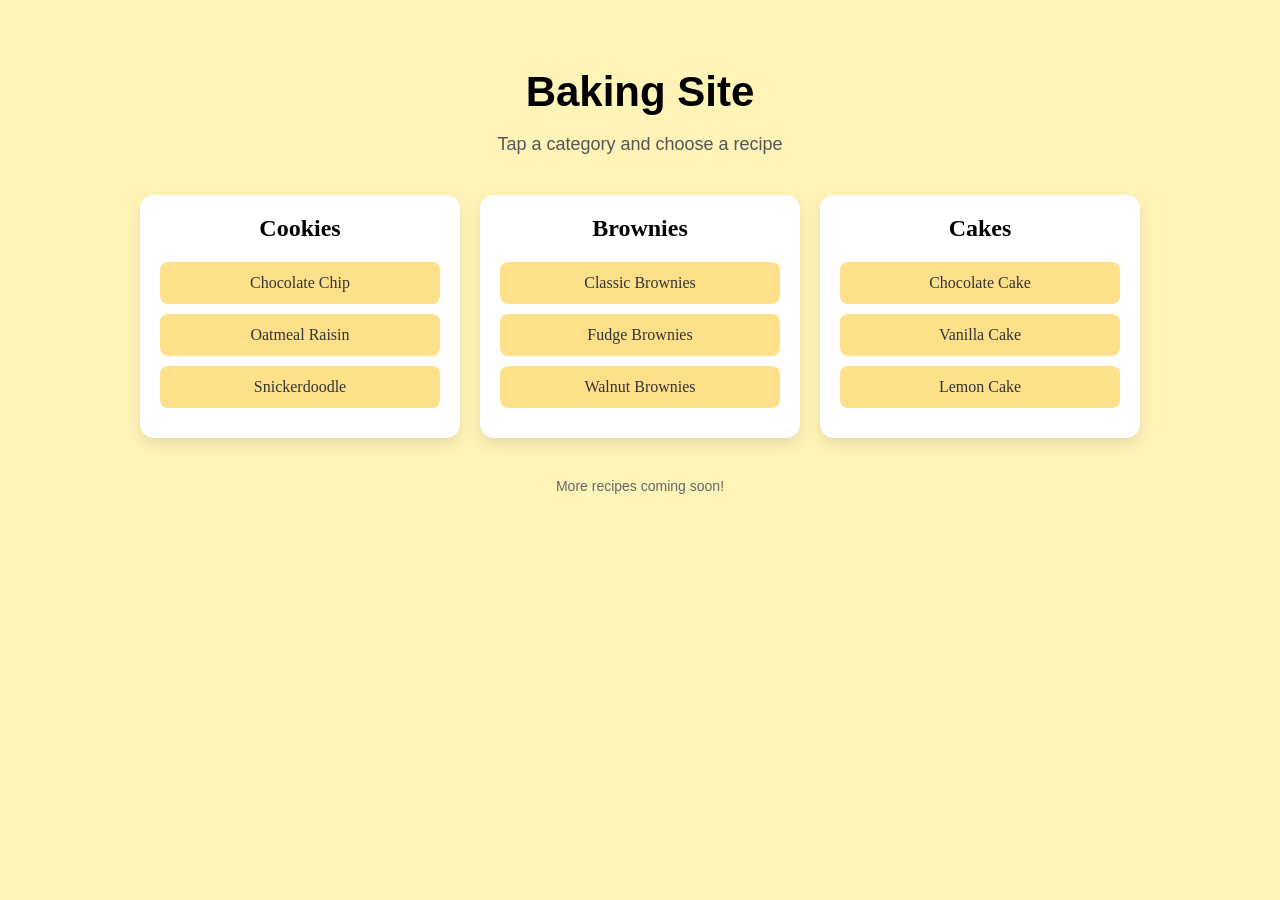
==== docs/index.html @ a37ffa42 "Redesign site" ====
<!DOCTYPE html>
<html lang="en">
<head>
    <meta charset="UTF-8">
    <title>Baking Site</title>
    <link rel="stylesheet" href="styles.css">
</head>

<body>

<div class="container">

    <h1>Baking Site</h1>
    <p class="subtitle">
        Tap a category and choose a recipe
    </p>

    <div class="categories-wrapper">

        <!-- Cookies Column -->
        <div class="category-column">
            <h2>Cookies</h2>

            <a href="https://example.com/chocolate-chip" class="recipe-link">
                Chocolate Chip
            </a>

            <a href="https://example.com/oatmeal-raisin" class="recipe-link">
                Oatmeal Raisin
            </a>

            <a href="https://example.com/snickerdoodle" class="recipe-link">
                Snickerdoodle
            </a>

        </div>

        <!-- Brownies Column -->
        <div class="category-column">
            <h2>Brownies</h2>

            <a href="https://example.com/classic-brownies" class="recipe-link">
                Classic Brownies
            </a>

            <a href="https://example.com/fudge-brownies" class="recipe-link">
                Fudge Brownies
            </a>

            <a href="https://example.com/walnut-brownies" class="recipe-link">
                Walnut Brownies
            </a>

        </div>

        <!-- Cakes Column -->
        <div class="category-column">
            <h2>Cakes</h2>

            <a href="https://example.com/chocolate-cake" class="recipe-link">
                Chocolate Cake
            </a>

            <a href="https://example.com/vanilla-cake" class="recipe-link">
                Vanilla Cake
            </a>

            <a href="https://example.com/lemon-cake" class="recipe-link">
                Lemon Cake
            </a>

        </div>

    </div>

    <p class="footer-text">
        More recipes coming soon!
    </p>

</div>

</body>
</html>
---- docs/styles.css ----
body {
    margin: 0;
    font-family: 'Segoe UI', Arial, sans-serif;
    background: #FFF4B8;
}

.container {
    max-width: 1000px;
    margin: auto;
    padding: 40px 20px;
    text-align: center;
}

h1 {
    font-size: 42px;
    margin-bottom: 10px;
}

.subtitle {
    font-size: 18px;
    color: #555;
    margin-bottom: 40px;
}

.categories-wrapper {
    display: flex;
    flex-wrap: wrap;
    gap: 20px;
    justify-content: center;
}

.category-column {
    flex: 1 1 250px;
    background: white;
    border-radius: 14px;
    padding: 20px;
    box-shadow: 0 6px 15px rgba(0,0,0,0.1);
    font-family: 'Brush Script MT', cursive;
}

.category-column h2 {
    margin-top: 0;
}

.recipe-link {
    display: block;
    padding: 12px;
    margin: 10px 0;
    background: #FFE08A;
    text-decoration: none;
    color: #333;
    border-radius: 8px;
}

.footer-text {
    margin-top: 40px;
    font-size: 14px;
    color: #666;
}
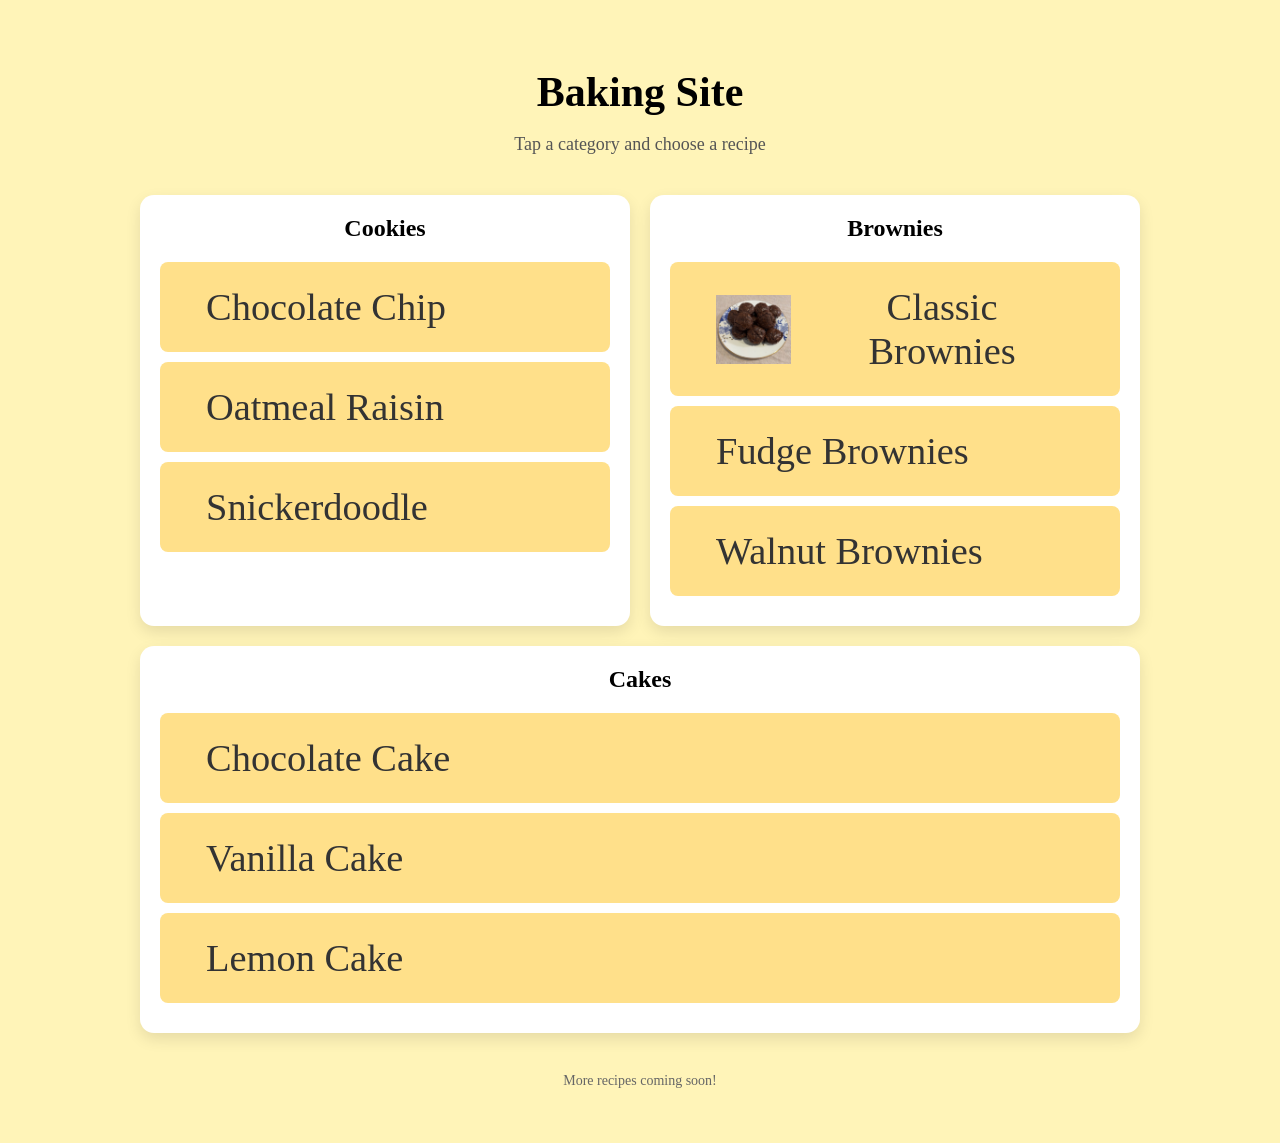
==== commit 96241311: "Add picture" ====
--- a/docs/index.html
+++ b/docs/index.html
@@ -40,6 +40,7 @@
             <h2>Brownies</h2>
 
             <a href="https://example.com/classic-brownies" class="recipe-link">
+                <img src="/images/brownie_bites.jpeg" alt="Brownie Bites" style="height: 1.5em; vertical-align: middle; margin-right: 0.5em;">
                 Classic Brownies
             </a>
 
--- a/docs/styles.css
+++ b/docs/styles.css
@@ -2,6 +2,8 @@
     margin: 0;
     font-family: 'Segoe UI', Arial, sans-serif;
     background: #FFF4B8;
+    font-family: 'Brush Script MT', cursive;
+
 }
 
 .container {
@@ -35,7 +37,6 @@
     border-radius: 14px;
     padding: 20px;
     box-shadow: 0 6px 15px rgba(0,0,0,0.1);
-    font-family: 'Brush Script MT', cursive;
 }
 
 .category-column h2 {
@@ -43,13 +44,30 @@
 }
 
 .recipe-link {
-    display: block;
+    display: flex;
+    align-items: center;
+    justify-content: space-between;
     padding: 12px;
     margin: 10px 0;
     background: #FFE08A;
     text-decoration: none;
     color: #333;
     border-radius: 8px;
+    font-size: 2.4em;
+    padding: 0.6em 1.2em;
+}
+
+.recipe-link:hover {
+    background: #7C5E2A;
+    color: #fff;
+}
+
+.recipe-link img {
+    height: 1.8em !important;
+    width: auto;
+    vertical-align: middle;
+    margin-right: 0;
+    flex-shrink: 0;
 }
 
 .footer-text {
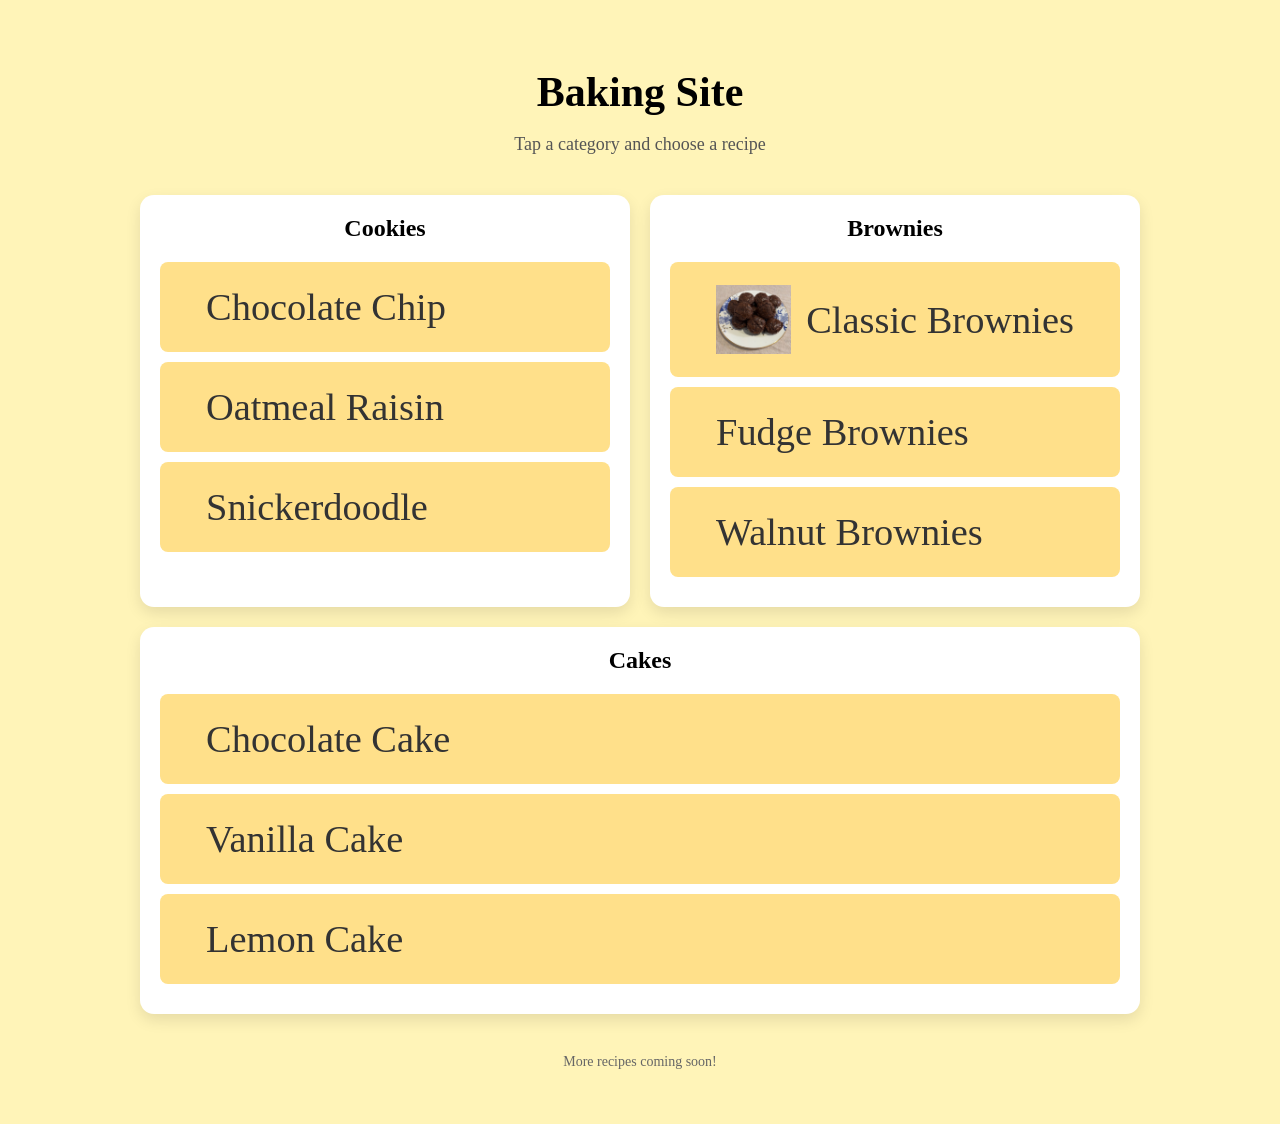
==== commit 6c37b294: "Add styling for mobile users" ====
--- a/docs/index.html
+++ b/docs/index.html
@@ -40,7 +40,7 @@
             <h2>Brownies</h2>
 
             <a href="https://example.com/classic-brownies" class="recipe-link">
-                <img src="/images/brownie_bites.jpeg" alt="Brownie Bites" style="height: 1.5em; vertical-align: middle; margin-right: 0.5em;">
+                <img src="/docs/images/brownie_bites.jpeg" alt="Brownie Bites">
                 Classic Brownies
             </a>
 
--- a/docs/styles.css
+++ b/docs/styles.css
@@ -76,3 +76,22 @@
     color: #666;
 }
 
+/*For mobile*/
+
+@media (max-width: 600px) {
+    .container {
+        padding: 20px 5px;
+    }
+    .category-column {
+        padding: 10px;
+    }
+    .recipe-link {
+        font-size: 1.2em;
+        padding: 0.4em 0.6em;
+    }
+    .recipe-link img {
+        height: 1.2em !important;
+        margin-left: 0.5em;
+    }
+}
+
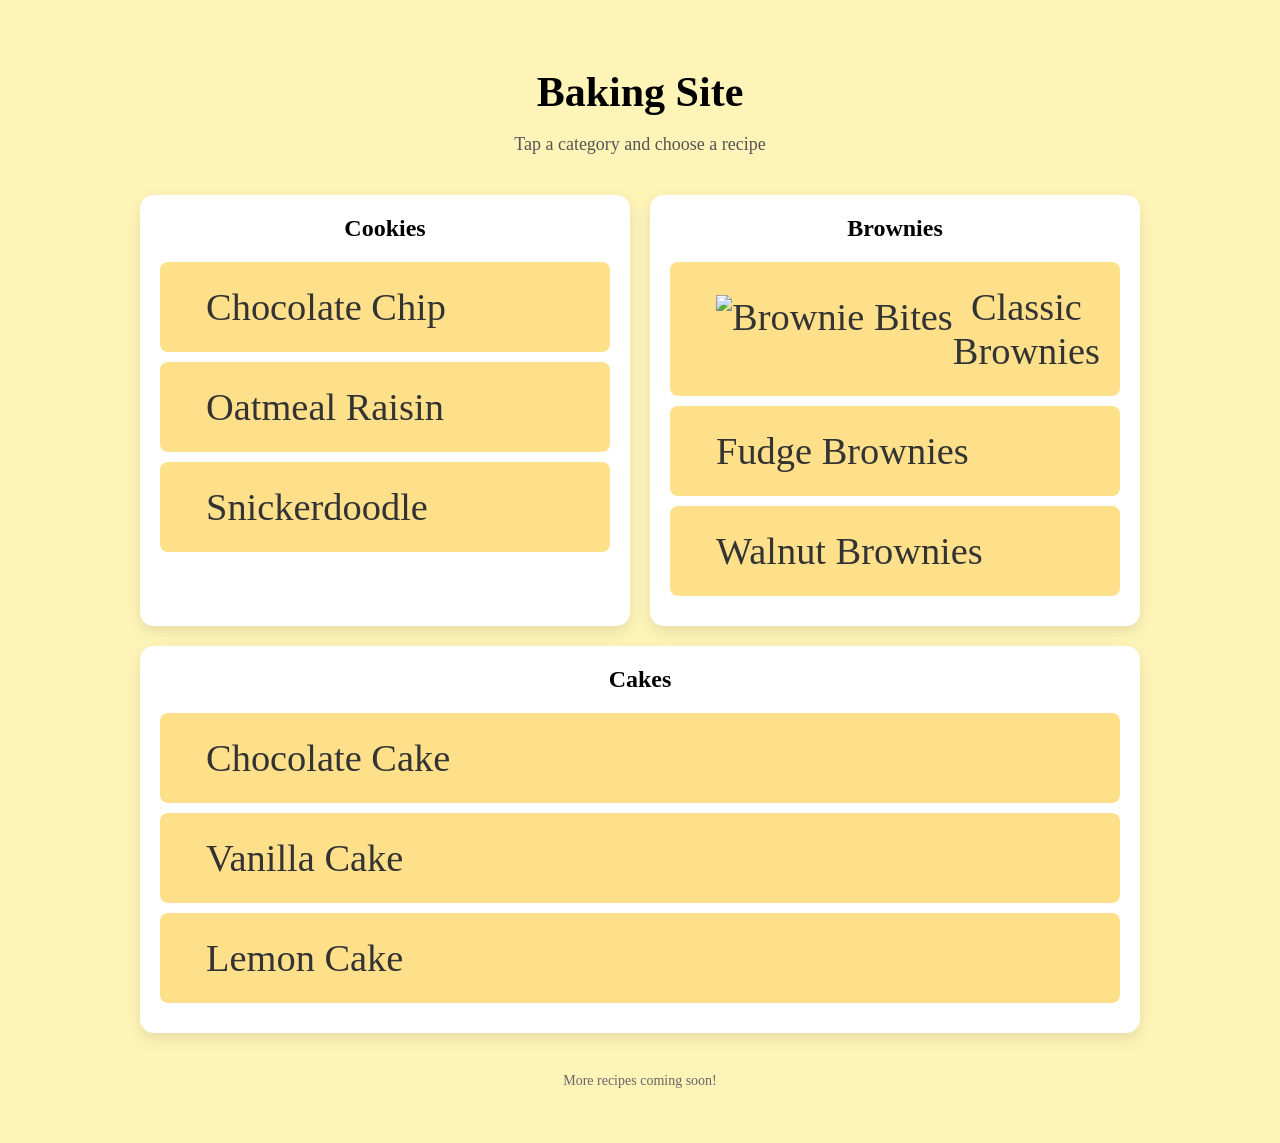
==== commit be066817: "Add styling for mobile users" ====
--- a/docs/index.html
+++ b/docs/index.html
@@ -40,7 +40,7 @@
             <h2>Brownies</h2>
 
             <a href="https://example.com/classic-brownies" class="recipe-link">
-                <img src="/docs/images/brownie_bites.jpeg" alt="Brownie Bites">
+                <img src="docs/images/brownie_bites.jpeg" alt="Brownie Bites">
                 Classic Brownies
             </a>
 
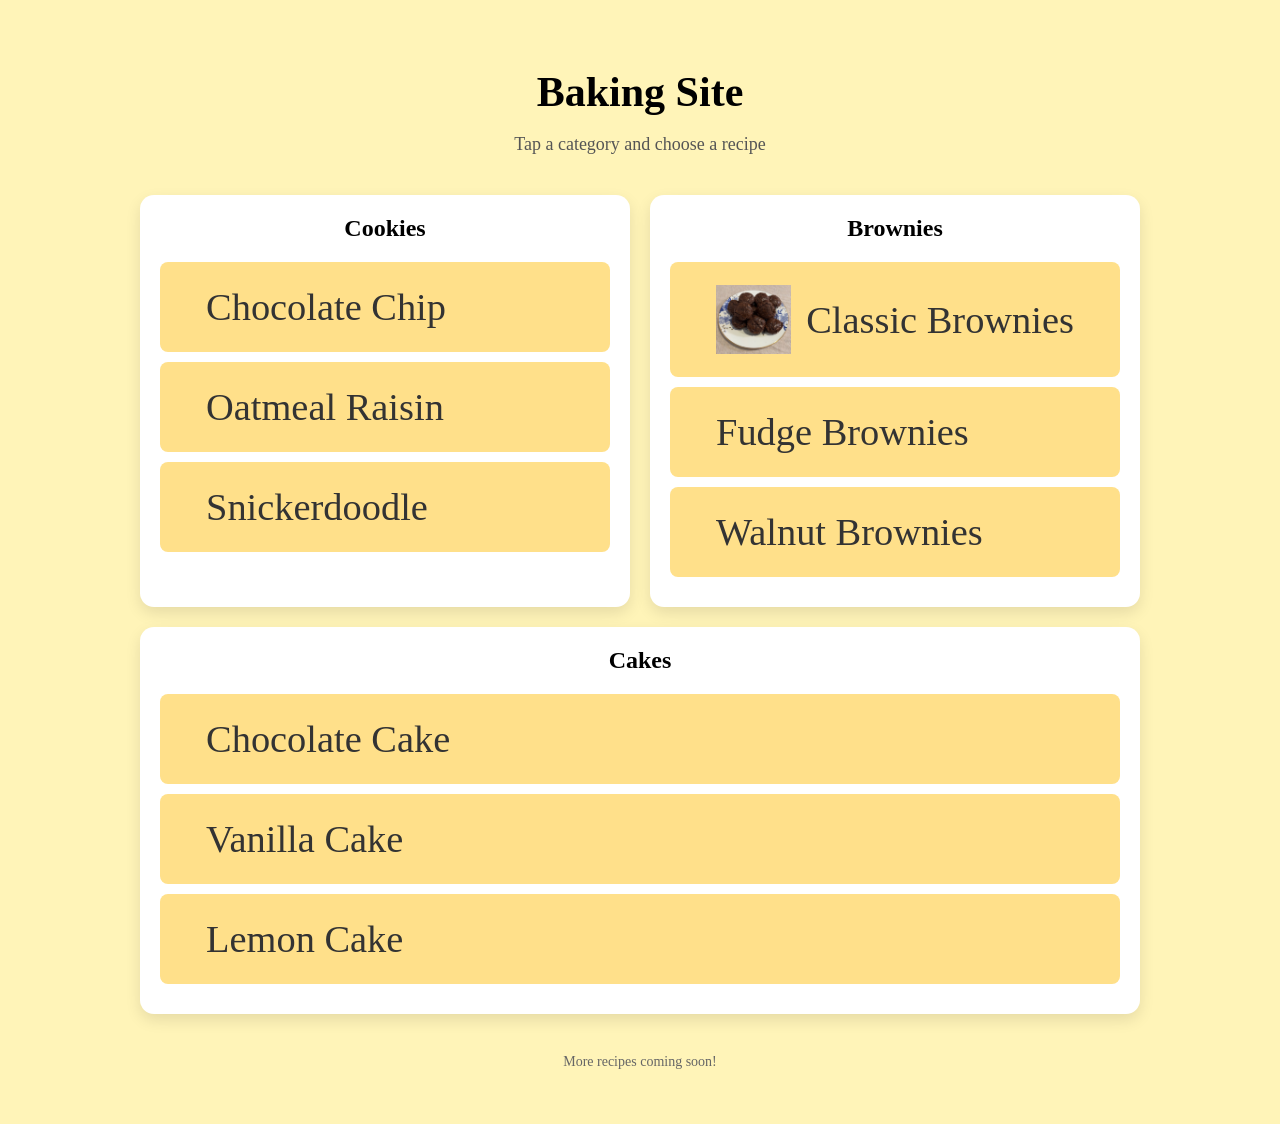
==== commit bd944d47: "Add styling for mobile users" ====
--- a/docs/index.html
+++ b/docs/index.html
@@ -40,7 +40,7 @@
             <h2>Brownies</h2>
 
             <a href="https://example.com/classic-brownies" class="recipe-link">
-                <img src="docs/images/brownie_bites.jpeg" alt="Brownie Bites">
+                <img src="images/brownie_bites.jpeg" alt="Brownie Bites">
                 Classic Brownies
             </a>
 
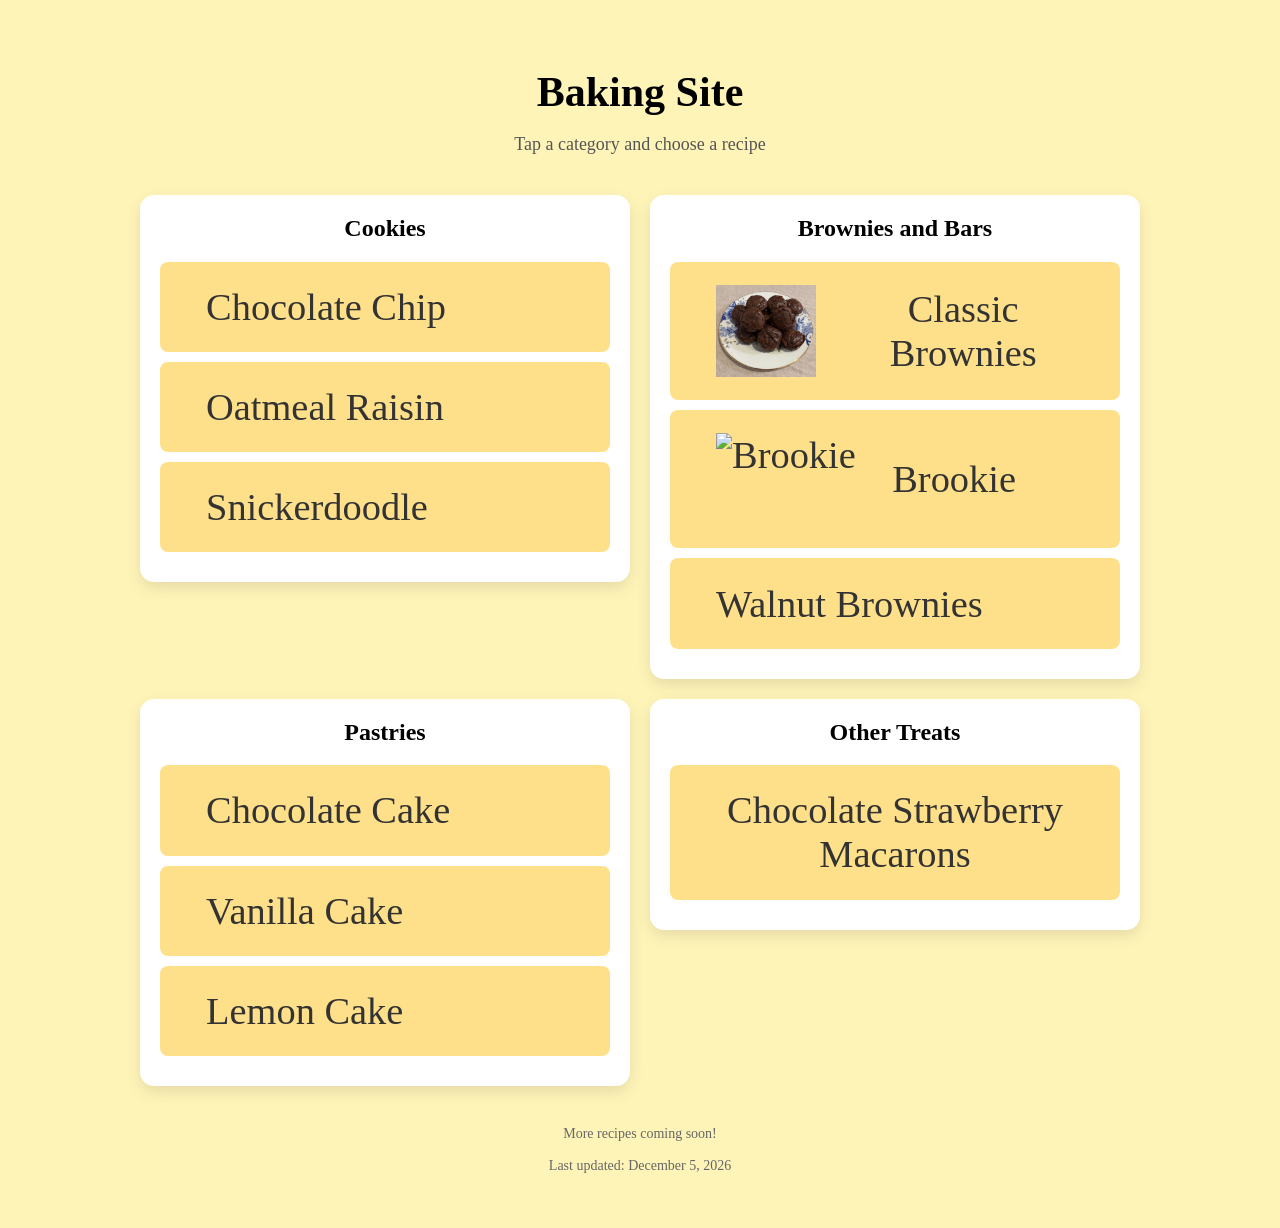
==== commit 4c0e5f01: "Fixed column heights, added image, added icon" ====
--- a/docs/index.html
+++ b/docs/index.html
@@ -2,8 +2,10 @@
 <html lang="en">
 <head>
     <meta charset="UTF-8">
+    <meta name="viewport" content="width=device-width, initial-scale=1.0">
     <title>Baking Site</title>
     <link rel="stylesheet" href="styles.css">
+    <link rel="icon" type="image/svg+xml" href="cookie.svg">
 </head>
 
 <body>
@@ -21,15 +23,15 @@
         <div class="category-column">
             <h2>Cookies</h2>
 
-            <a href="https://example.com/chocolate-chip" class="recipe-link">
+            <a href="https://example.com/chocolate-chip" class="recipe-link" target="_blank" rel="noopener noreferrer">
                 Chocolate Chip
             </a>
 
-            <a href="https://example.com/oatmeal-raisin" class="recipe-link">
+            <a href="https://example.com/oatmeal-raisin" class="recipe-link" target="_blank" rel="noopener noreferrer">
                 Oatmeal Raisin
             </a>
 
-            <a href="https://example.com/snickerdoodle" class="recipe-link">
+            <a href="https://example.com/snickerdoodle" class="recipe-link" target="_blank" rel="noopener noreferrer">
                 Snickerdoodle
             </a>
 
@@ -37,37 +39,48 @@
 
         <!-- Brownies Column -->
         <div class="category-column">
-            <h2>Brownies</h2>
+            <h2>Brownies and Bars</h2>
 
-            <a href="https://example.com/classic-brownies" class="recipe-link">
+            <a href="https://preppykitchen.com/brownie-bites/" class="recipe-link" target="_blank" rel="noopener noreferrer">
                 <img src="images/brownie_bites.jpeg" alt="Brownie Bites">
                 Classic Brownies
             </a>
 
-            <a href="https://example.com/fudge-brownies" class="recipe-link">
-                Fudge Brownies
+            <a href="https://preppykitchen.com/brookies/" class="recipe-link" target="_blank" rel="noopener noreferrer">
+                <img src="images/brookie.jpeg" alt="Brookie">
+                Brookie
             </a>
 
-            <a href="https://example.com/walnut-brownies" class="recipe-link">
+            <a href="https://example.com/walnut-brownies" class="recipe-link" target="_blank" rel="noopener noreferrer">
                 Walnut Brownies
             </a>
 
         </div>
 
-        <!-- Cakes Column -->
+        <!-- Pastries Column -->
         <div class="category-column">
-            <h2>Cakes</h2>
+            <h2>Pastries</h2>
 
-            <a href="https://example.com/chocolate-cake" class="recipe-link">
+            <a href="https://example.com/chocolate-cake" class="recipe-link" target="_blank" rel="noopener noreferrer">
                 Chocolate Cake
             </a>
 
-            <a href="https://example.com/vanilla-cake" class="recipe-link">
+            <a href="https://example.com/vanilla-cake" class="recipe-link" target="_blank" rel="noopener noreferrer">
                 Vanilla Cake
             </a>
 
-            <a href="https://example.com/lemon-cake" class="recipe-link">
+            <a href="https://example.com/lemon-cake" class="recipe-link" target="_blank" rel="noopener noreferrer">
                 Lemon Cake
+            </a>
+
+        </div>
+
+        <!-- Other Treats Column -->
+        <div class="category-column">
+            <h2>Other Treats</h2>
+
+            <a href="https://example.com/chocolate-cake" class="recipe-link" target="_blank" rel="noopener noreferrer">
+                Chocolate Strawberry Macarons
             </a>
 
         </div>
@@ -76,9 +89,36 @@
 
     <p class="footer-text">
         More recipes coming soon!
+        <br><br>
+        <span id="lastUpdated">Last updated: March 18, 2026</span>
     </p>
 
 </div>
 
+<button id="backToTop" class="back-to-top">↑ Top</button>
+
+<script>
+    // Display current date as last updated
+    const today = new Date();
+    const options = { year: 'numeric', month: 'long', day: 'numeric' };
+    const formattedDate = today.toLocaleDateString('en-US', options);
+    document.getElementById('lastUpdated').textContent = `Last updated: ${formattedDate}`;
+
+    // Show/hide back-to-top button
+    window.addEventListener('scroll', function() {
+        const backToTopBtn = document.getElementById('backToTop');
+        if (window.scrollY > 300) {
+            backToTopBtn.style.display = 'block';
+        } else {
+            backToTopBtn.style.display = 'none';
+        }
+    });
+
+    // Scroll to top smoothly
+    document.getElementById('backToTop').addEventListener('click', function() {
+        window.scrollTo({ top: 0, behavior: 'smooth' });
+    });
+</script>
+
 </body>
 </html>
--- a/docs/styles.css
+++ b/docs/styles.css
@@ -29,6 +29,7 @@
     flex-wrap: wrap;
     gap: 20px;
     justify-content: center;
+    align-items: flex-start;
 }
 
 .category-column {
@@ -46,15 +47,15 @@
 .recipe-link {
     display: flex;
     align-items: center;
-    justify-content: space-between;
-    padding: 12px;
+    justify-content: flex-start;
+    gap: 0.75em;
+    padding: 0.6em 1.2em;
     margin: 10px 0;
     background: #FFE08A;
     text-decoration: none;
     color: #333;
     border-radius: 8px;
     font-size: 2.4em;
-    padding: 0.6em 1.2em;
 }
 
 .recipe-link:hover {
@@ -63,10 +64,10 @@
 }
 
 .recipe-link img {
-    height: 1.8em !important;
+    height: 2.4em !important;
     width: auto;
     vertical-align: middle;
-    margin-right: 0;
+    margin-right: 0.2em;
     flex-shrink: 0;
 }
 
@@ -74,6 +75,34 @@
     margin-top: 40px;
     font-size: 14px;
     color: #666;
+}
+
+.back-to-top {
+    position: fixed;
+    bottom: 30px;
+    right: 30px;
+    display: none;
+    background: #FFE08A;
+    color: #333;
+    border: none;
+    padding: 12px 16px;
+    border-radius: 8px;
+    font-size: 14px;
+    font-weight: bold;
+    cursor: pointer;
+    box-shadow: 0 4px 10px rgba(0,0,0,0.2);
+    z-index: 999;
+    transition: background 0.3s ease, transform 0.2s ease;
+}
+
+.back-to-top:hover {
+    background: #7C5E2A;
+    color: #fff;
+    transform: translateY(-3px);
+}
+
+.back-to-top:active {
+    transform: translateY(0);
 }
 
 /*For mobile*/
@@ -90,8 +119,8 @@
         padding: 0.4em 0.6em;
     }
     .recipe-link img {
-        height: 1.2em !important;
-        margin-left: 0.5em;
+        height: 1.6em !important;
+        margin-left: 0;
     }
 }
 
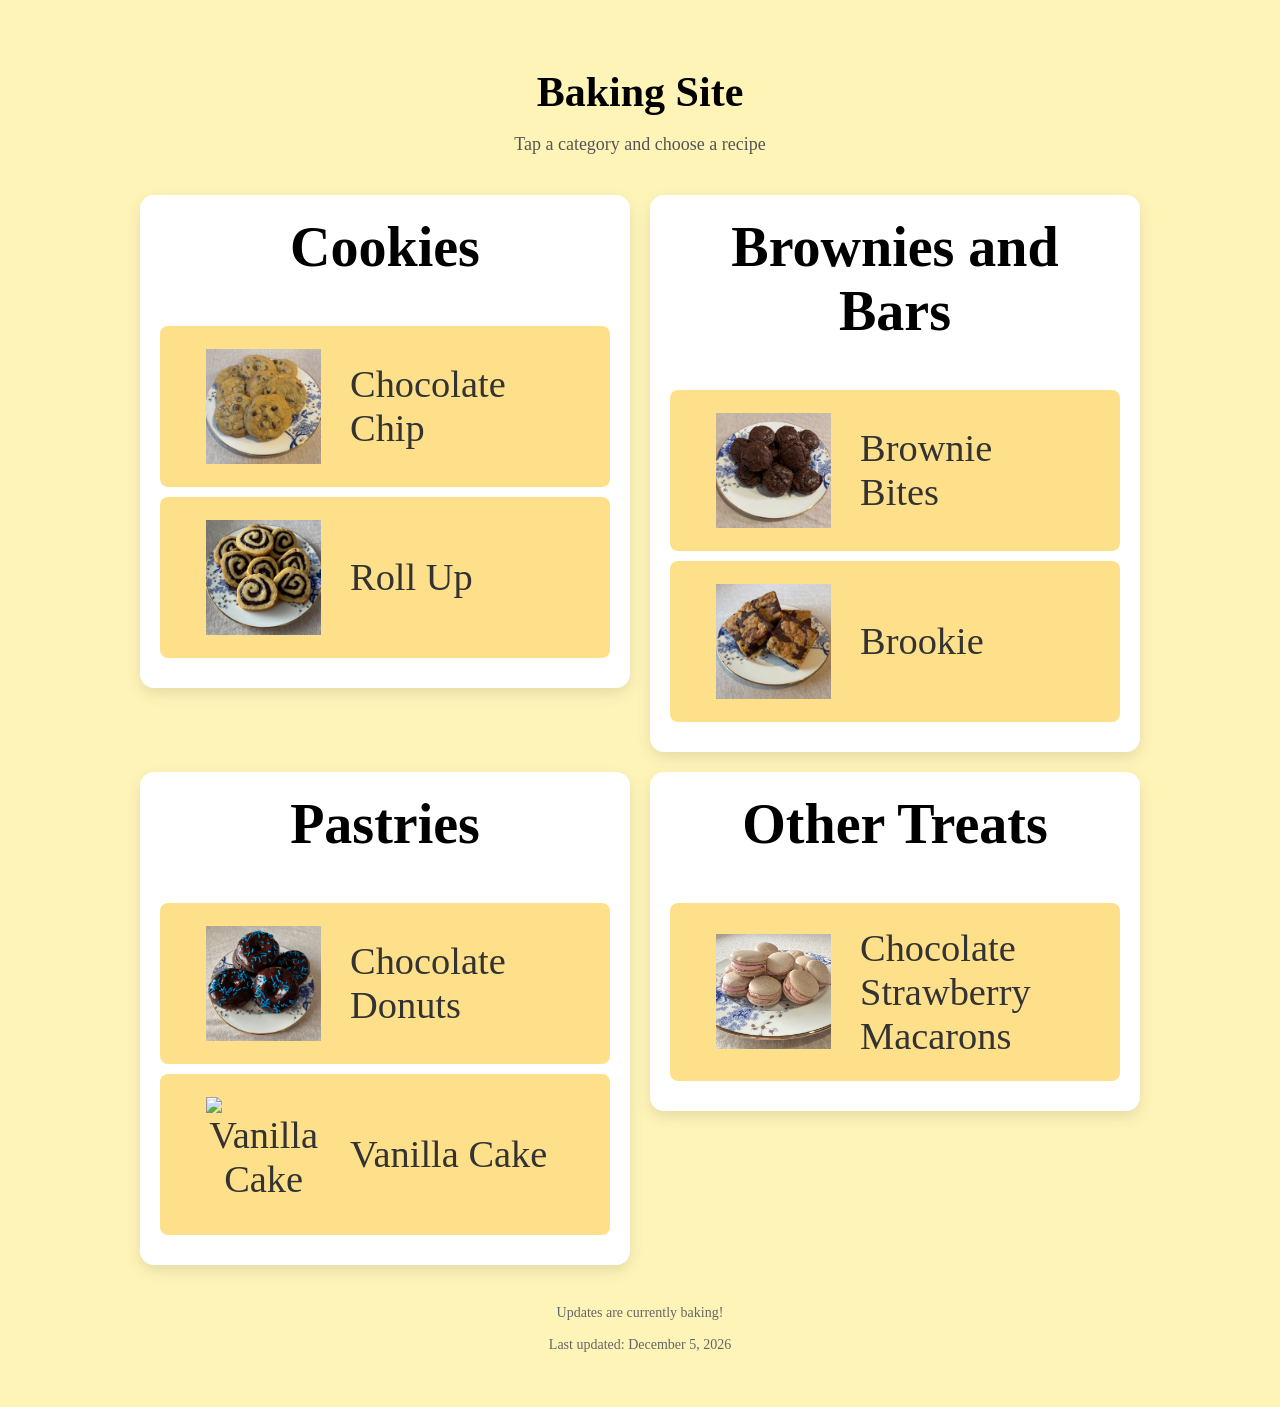
==== commit df21b2a0: "Updated font, added more images, aligned text, and added default image" ====
--- a/docs/index.html
+++ b/docs/index.html
@@ -23,16 +23,14 @@
         <div class="category-column">
             <h2>Cookies</h2>
 
-            <a href="https://example.com/chocolate-chip" class="recipe-link" target="_blank" rel="noopener noreferrer">
-                Chocolate Chip
+            <a href="https://preppykitchen.com/chewy-chocolate-chip-cookies/" class="recipe-link" target="_blank" rel="noopener noreferrer">
+                <img src="images/choc_chip_cookies.jpeg" alt="Chocolate Chip">
+                <span>Chocolate Chip</span>
             </a>
 
-            <a href="https://example.com/oatmeal-raisin" class="recipe-link" target="_blank" rel="noopener noreferrer">
-                Oatmeal Raisin
-            </a>
-
-            <a href="https://example.com/snickerdoodle" class="recipe-link" target="_blank" rel="noopener noreferrer">
-                Snickerdoodle
+            <a href="https://www.amazon.com/100-Cookies-Kitchen-Classic-Brownies/dp/1452180733" class="recipe-link" target="_blank" rel="noopener noreferrer">
+                <img src="images/roll_up_cookies.jpeg" alt="Roll Up">
+                <span>Roll Up</span>
             </a>
 
         </div>
@@ -43,17 +41,11 @@
 
             <a href="https://preppykitchen.com/brownie-bites/" class="recipe-link" target="_blank" rel="noopener noreferrer">
                 <img src="images/brownie_bites.jpeg" alt="Brownie Bites">
-                Classic Brownies
-            </a>
+                <span>Brownie Bites</span></a>
 
             <a href="https://preppykitchen.com/brookies/" class="recipe-link" target="_blank" rel="noopener noreferrer">
                 <img src="images/brookie.jpeg" alt="Brookie">
-                Brookie
-            </a>
-
-            <a href="https://example.com/walnut-brownies" class="recipe-link" target="_blank" rel="noopener noreferrer">
-                Walnut Brownies
-            </a>
+                <span>Brookie</span></a>
 
         </div>
 
@@ -61,16 +53,14 @@
         <div class="category-column">
             <h2>Pastries</h2>
 
-            <a href="https://example.com/chocolate-cake" class="recipe-link" target="_blank" rel="noopener noreferrer">
-                Chocolate Cake
+            <a href="https://preppykitchen.com/chocolate-chocolate-donuts/" class="recipe-link" target="_blank" rel="noopener noreferrer">
+                <img src="images/donuts.jpeg" alt="Chocolate Donuts">
+                <span>Chocolate Donuts</span>
             </a>
 
             <a href="https://example.com/vanilla-cake" class="recipe-link" target="_blank" rel="noopener noreferrer">
-                Vanilla Cake
-            </a>
-
-            <a href="https://example.com/lemon-cake" class="recipe-link" target="_blank" rel="noopener noreferrer">
-                Lemon Cake
+                <img src="images/vanilla_cake.jpeg" alt="Vanilla Cake">
+                <span>Vanilla Cake </span>
             </a>
 
         </div>
@@ -79,8 +69,9 @@
         <div class="category-column">
             <h2>Other Treats</h2>
 
-            <a href="https://example.com/chocolate-cake" class="recipe-link" target="_blank" rel="noopener noreferrer">
-                Chocolate Strawberry Macarons
+            <a href="https://preppykitchen.com/french-macarons/" class="recipe-link" target="_blank" rel="noopener noreferrer">
+                <img src="images/macarons.jpeg" alt="Chocolate Strawberry Macarons">
+                <span>Chocolate Strawberry Macarons</span>
             </a>
 
         </div>
@@ -88,7 +79,7 @@
     </div>
 
     <p class="footer-text">
-        More recipes coming soon!
+        Updates are currently baking!
         <br><br>
         <span id="lastUpdated">Last updated: March 18, 2026</span>
     </p>
@@ -97,28 +88,11 @@
 
 <button id="backToTop" class="back-to-top">↑ Top</button>
 
-<script>
-    // Display current date as last updated
-    const today = new Date();
-    const options = { year: 'numeric', month: 'long', day: 'numeric' };
-    const formattedDate = today.toLocaleDateString('en-US', options);
-    document.getElementById('lastUpdated').textContent = `Last updated: ${formattedDate}`;
-
-    // Show/hide back-to-top button
-    window.addEventListener('scroll', function() {
-        const backToTopBtn = document.getElementById('backToTop');
-        if (window.scrollY > 300) {
-            backToTopBtn.style.display = 'block';
-        } else {
-            backToTopBtn.style.display = 'none';
-        }
-    });
-
-    // Scroll to top smoothly
-    document.getElementById('backToTop').addEventListener('click', function() {
-        window.scrollTo({ top: 0, behavior: 'smooth' });
-    });
-</script>
+<script src="script.js"></script>
 
 </body>
-</html>+</html>
+
+<!--TODO
+add icon for book vs website
+-->
--- a/docs/styles.css
+++ b/docs/styles.css
@@ -1,8 +1,8 @@
 body {
     margin: 0;
-    font-family: 'Segoe UI', Arial, sans-serif;
     background: #FFF4B8;
     font-family: 'Brush Script MT', cursive;
+    font-family: Georgia, Serif;
 
 }
 
@@ -42,13 +42,14 @@
 
 .category-column h2 {
     margin-top: 0;
+    font-size: 3.5em;
 }
 
 .recipe-link {
-    display: flex;
+    display: grid;
+    grid-template-columns: 3em 1fr;
+    gap: 0.75em;
     align-items: center;
-    justify-content: flex-start;
-    gap: 0.75em;
     padding: 0.6em 1.2em;
     margin: 10px 0;
     background: #FFE08A;
@@ -64,11 +65,16 @@
 }
 
 .recipe-link img {
-    height: 2.4em !important;
-    width: auto;
-    vertical-align: middle;
-    margin-right: 0.2em;
-    flex-shrink: 0;
+    height: 3em;
+    width: 3em;
+    object-fit: cover;
+    display: block;
+    grid-column: 1;
+}
+
+.recipe-link span {
+    text-align: left;
+    grid-column: 2;
 }
 
 .footer-text {
@@ -117,10 +123,11 @@
     .recipe-link {
         font-size: 1.2em;
         padding: 0.4em 0.6em;
+        grid-template-columns: 2em 1fr;
     }
     .recipe-link img {
-        height: 1.6em !important;
-        margin-left: 0;
+        height: 2em;
+        width: 2em;
     }
 }
 
